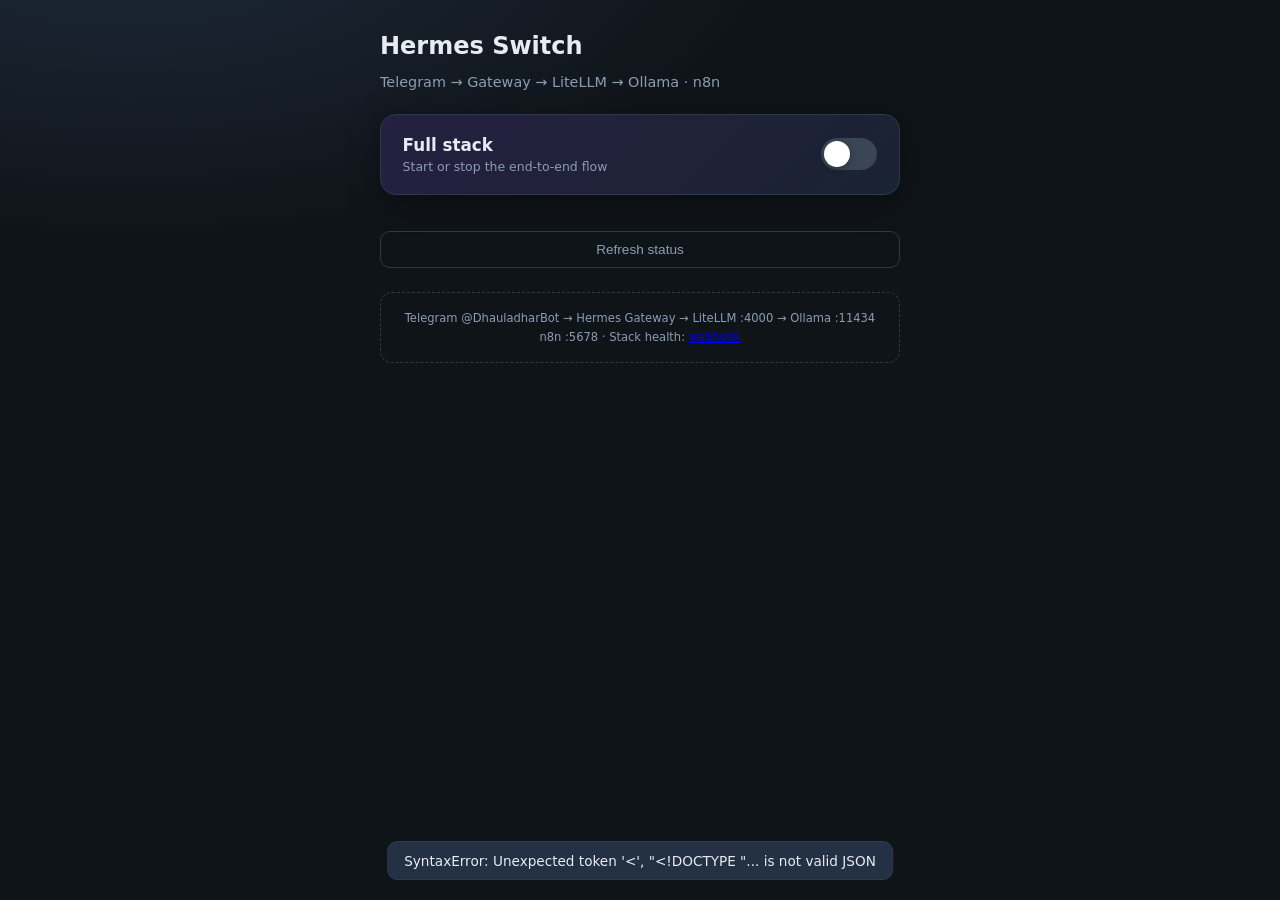
==== Hermes_Switch/index.html @ c3181aa4 "Document Hermes stack ops and add local control-plane tooling. Centralize n8n LiteLLM routing docs, " ====
<!DOCTYPE html>
<html lang="en">
<head>
  <meta charset="utf-8" />
  <meta name="viewport" content="width=device-width, initial-scale=1" />
  <title>Hermes Switch</title>
  <style>
    :root {
      --bg: #0f1419;
      --card: #1a2332;
      --border: #2d3a4d;
      --text: #e7ecf3;
      --muted: #8b9cb3;
      --green: #3dd68c;
      --red: #f07178;
      --accent: #6cb6ff;
      --master: #7c6cff;
    }
    * { box-sizing: border-box; }
    body {
      margin: 0;
      min-height: 100vh;
      font-family: "SF Pro Text", system-ui, -apple-system, sans-serif;
      background: radial-gradient(1200px 600px at 10% -10%, #1e2a3a 0%, var(--bg) 55%);
      color: var(--text);
      padding: 2rem 1rem 3rem;
    }
    .wrap { max-width: 520px; margin: 0 auto; }
    h1 { font-size: 1.5rem; font-weight: 650; margin: 0 0 0.25rem; }
    .sub { color: var(--muted); font-size: 0.9rem; margin-bottom: 1.5rem; }
    .master {
      background: linear-gradient(135deg, #252040 0%, var(--card) 100%);
      border: 1px solid var(--border);
      border-radius: 16px;
      padding: 1.25rem 1.35rem;
      display: flex;
      align-items: center;
      justify-content: space-between;
      gap: 1rem;
      margin-bottom: 1.25rem;
      box-shadow: 0 8px 32px rgba(0,0,0,.35);
    }
    .master-label { font-weight: 600; font-size: 1.05rem; }
    .master-hint { font-size: 0.78rem; color: var(--muted); margin-top: 0.2rem; }
    .switch {
      position: relative;
      width: 56px;
      height: 32px;
      flex-shrink: 0;
    }
    .switch input { opacity: 0; width: 0; height: 0; }
    .slider {
      position: absolute;
      inset: 0;
      background: #3a4556;
      border-radius: 32px;
      cursor: pointer;
      transition: background 0.25s;
    }
    .slider::before {
      content: "";
      position: absolute;
      height: 26px;
      width: 26px;
      left: 3px;
      bottom: 3px;
      background: #fff;
      border-radius: 50%;
      transition: transform 0.25s;
      box-shadow: 0 2px 6px rgba(0,0,0,.3);
    }
    input:checked + .slider { background: var(--green); }
    input:checked + .slider.master-on { background: var(--master); }
    input:disabled + .slider { opacity: 0.45; cursor: wait; }
    input:checked + .slider::before { transform: translateX(24px); }
    .services { display: flex; flex-direction: column; gap: 0.65rem; }
    .row {
      background: var(--card);
      border: 1px solid var(--border);
      border-radius: 12px;
      padding: 0.85rem 1rem;
      display: flex;
      align-items: center;
      gap: 0.75rem;
    }
    .dot {
      width: 10px;
      height: 10px;
      border-radius: 50%;
      background: var(--red);
      flex-shrink: 0;
      box-shadow: 0 0 8px rgba(240,113,120,.4);
    }
    .dot.on {
      background: var(--green);
      box-shadow: 0 0 8px rgba(61,214,140,.45);
    }
    .info { flex: 1; min-width: 0; }
    .name { font-weight: 600; font-size: 0.95rem; }
    .meta { font-size: 0.75rem; color: var(--muted); margin-top: 0.15rem; }
    .meta a { color: var(--accent); text-decoration: none; }
    .meta a:hover { text-decoration: underline; }
    .toast {
      position: fixed;
      bottom: 1.25rem;
      left: 50%;
      transform: translateX(-50%);
      background: #243044;
      border: 1px solid var(--border);
      padding: 0.65rem 1rem;
      border-radius: 10px;
      font-size: 0.85rem;
      opacity: 0;
      pointer-events: none;
      transition: opacity 0.2s;
      max-width: 90vw;
      text-align: center;
    }
    .toast.show { opacity: 1; }
    .flow {
      margin-top: 1.5rem;
      padding: 1rem;
      border-radius: 12px;
      border: 1px dashed var(--border);
      font-size: 0.72rem;
      color: var(--muted);
      line-height: 1.6;
      text-align: center;
    }
    .refresh {
      margin-top: 1rem;
      width: 100%;
      padding: 0.65rem;
      border-radius: 10px;
      border: 1px solid var(--border);
      background: transparent;
      color: var(--muted);
      cursor: pointer;
      font-size: 0.85rem;
    }
    .refresh:hover { border-color: var(--accent); color: var(--text); }
  </style>
</head>
<body>
  <div class="wrap">
    <h1>Hermes Switch</h1>
    <p class="sub">Telegram → Gateway → LiteLLM → Ollama · n8n</p>

    <div class="master">
      <div>
        <div class="master-label">Full stack</div>
        <div class="master-hint" id="masterHint">Start or stop the end-to-end flow</div>
      </div>
      <label class="switch" title="Master switch">
        <input type="checkbox" id="masterSwitch" />
        <span class="slider master-on"></span>
      </label>
    </div>

    <div class="services" id="services"></div>

    <button class="refresh" id="refreshBtn">Refresh status</button>

    <div class="flow">
      Telegram @DhauladharBot → Hermes Gateway → LiteLLM :4000 → Ollama :11434<br />
      n8n :5678 · Stack health: <a href="http://127.0.0.1:5678/webhook/stack-health" target="_blank">webhook</a>
    </div>
  </div>
  <div class="toast" id="toast"></div>

  <script>
    const ORDER = ["ollama", "postgres", "litellm", "gateway", "n8n"];
    const CORE = ["litellm", "gateway"];
    let busy = false;
    let services = [];

    const toast = (msg) => {
      const el = document.getElementById("toast");
      el.textContent = msg;
      el.classList.add("show");
      setTimeout(() => el.classList.remove("show"), 2800);
    };

    const setBusy = (v) => {
      busy = v;
      document.querySelectorAll("input[type=checkbox]").forEach((i) => (i.disabled = v));
      document.getElementById("refreshBtn").disabled = v;
    };

    async function fetchStatus() {
      const r = await fetch("/api/status");
      const j = await r.json();
      if (!j.ok) throw new Error(j.error || "status failed");
      services = j.services.sort((a, b) => ORDER.indexOf(a.name) - ORDER.indexOf(b.name));
      render();
    }

    function render() {
      const box = document.getElementById("services");
      box.innerHTML = services.map((s) => {
        const link = s.url ? `<a href="${s.url}" target="_blank">:${s.port || ""} open</a>` : (s.port ? `:${s.port}` : s.detail);
        return `
          <div class="row" data-name="${s.name}">
            <div class="dot ${s.running ? "on" : ""}"></div>
            <div class="info">
              <div class="name">${s.title || s.name}</div>
              <div class="meta">${s.subtitle || ""} · ${link}</div>
            </div>
            <label class="switch">
              <input type="checkbox" data-svc="${s.name}" ${s.running ? "checked" : ""} />
              <span class="slider"></span>
            </label>
          </div>`;
      }).join("");

      box.querySelectorAll("input[data-svc]").forEach((inp) => {
        inp.addEventListener("change", (e) => onToggle(e.target.dataset.svc, e.target.checked, e.target));
      });

      const coreUp = CORE.every((n) => services.find((s) => s.name === n)?.running);
      const master = document.getElementById("masterSwitch");
      master.checked = coreUp;
      document.getElementById("masterHint").textContent = coreUp
        ? "Core flow is running"
        : "Core flow is stopped or starting…";
    }

    async function action(act, service) {
      setBusy(true);
      toast(`${act} ${service}…`);
      try {
        const r = await fetch("/api/action", {
          method: "POST",
          headers: { "Content-Type": "application/json" },
          body: JSON.stringify({ action: act, service }),
        });
        const j = await r.json();
        services = j.services || services;
        render();
        if (!j.ok) toast(j.output || "Action failed");
        else toast(`${service} ${act} done`);
        setTimeout(fetchStatus, 2500);
      } catch (e) {
        toast(String(e));
      } finally {
        setBusy(false);
      }
    }

    async function onToggle(name, wantOn, input) {
      if (busy) return;
      const act = wantOn ? "start" : "stop";
      await action(act, name);
    }

    document.getElementById("masterSwitch").addEventListener("change", async (e) => {
      if (busy) return;
      const on = e.target.checked;
      await action(on ? "start" : "stop", "all");
    });

    document.getElementById("refreshBtn").addEventListener("click", () => {
      if (!busy) fetchStatus().catch((e) => toast(String(e)));
    });

    fetchStatus().catch((e) => toast(String(e)));
    setInterval(() => { if (!busy) fetchStatus().catch(() => {}); }, 8000);
  </script>
</body>
</html>
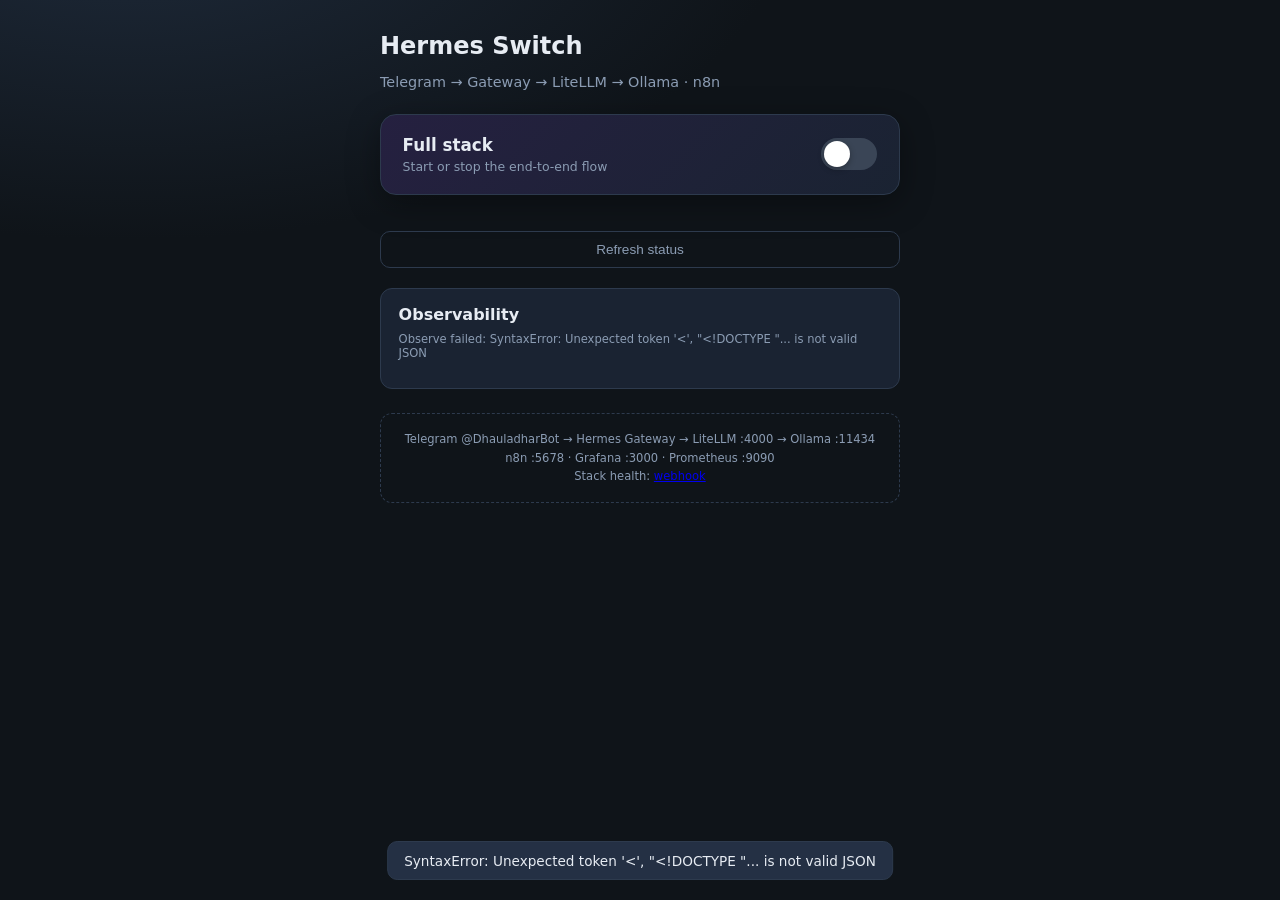
==== commit a3dd80be: "Add Hermes observability stack with LLM latency metrics and Ollama inference proxy. Prometheus/Grafa" ====
--- a/Hermes_Switch/index.html
+++ b/Hermes_Switch/index.html
@@ -139,6 +139,48 @@
       font-size: 0.85rem;
     }
     .refresh:hover { border-color: var(--accent); color: var(--text); }
+    .observe {
+      margin-top: 1.25rem;
+      background: var(--card);
+      border: 1px solid var(--border);
+      border-radius: 12px;
+      padding: 1rem 1.1rem;
+    }
+    .observe h2 {
+      margin: 0 0 0.5rem;
+      font-size: 1rem;
+      font-weight: 650;
+    }
+    .observe-meta { font-size: 0.72rem; color: var(--muted); margin-bottom: 0.75rem; }
+    .issue {
+      background: rgba(240,113,120,.12);
+      border: 1px solid rgba(240,113,120,.35);
+      color: #ffb4b8;
+      border-radius: 8px;
+      padding: 0.45rem 0.6rem;
+      font-size: 0.78rem;
+      margin-bottom: 0.45rem;
+    }
+    .ok-banner {
+      background: rgba(61,214,140,.1);
+      border: 1px solid rgba(61,214,140,.35);
+      color: var(--green);
+      border-radius: 8px;
+      padding: 0.45rem 0.6rem;
+      font-size: 0.78rem;
+      margin-bottom: 0.45rem;
+    }
+    .vram-line { font-size: 0.82rem; margin-bottom: 0.65rem; }
+    .route-list { list-style: none; padding: 0; margin: 0; }
+    .route-list li {
+      font-size: 0.75rem;
+      color: var(--muted);
+      padding: 0.35rem 0;
+      border-top: 1px solid var(--border);
+      line-height: 1.45;
+    }
+    .route-list li:first-child { border-top: none; padding-top: 0; }
+    .route-list strong { color: var(--text); font-weight: 600; }
   </style>
 </head>
 <body>
@@ -161,15 +203,24 @@
 
     <button class="refresh" id="refreshBtn">Refresh status</button>
 
+    <section class="observe" id="observePanel">
+      <h2>Observability</h2>
+      <div class="observe-meta" id="observeMeta">Loading stack snapshot…</div>
+      <div id="observeIssues"></div>
+      <div class="vram-line" id="observeVram"></div>
+      <ul class="route-list" id="observeRoutes"></ul>
+    </section>
+
     <div class="flow">
       Telegram @DhauladharBot → Hermes Gateway → LiteLLM :4000 → Ollama :11434<br />
-      n8n :5678 · Stack health: <a href="http://127.0.0.1:5678/webhook/stack-health" target="_blank">webhook</a>
+      n8n :5678 · Grafana :3000 · Prometheus :9090<br />
+      Stack health: <a href="http://127.0.0.1:5678/webhook/stack-health" target="_blank">webhook</a>
     </div>
   </div>
   <div class="toast" id="toast"></div>
 
   <script>
-    const ORDER = ["ollama", "postgres", "litellm", "gateway", "n8n"];
+    const ORDER = ["ollama", "ollama_inference_proxy", "postgres", "litellm", "router", "gateway", "n8n", "prometheus", "grafana", "ollama_exporter"];
     const CORE = ["litellm", "gateway"];
     let busy = false;
     let services = [];
@@ -193,6 +244,48 @@
       if (!j.ok) throw new Error(j.error || "status failed");
       services = j.services.sort((a, b) => ORDER.indexOf(a.name) - ORDER.indexOf(b.name));
       render();
+    }
+
+    function renderObserve(j) {
+      const meta = document.getElementById("observeMeta");
+      const issuesEl = document.getElementById("observeIssues");
+      const vramEl = document.getElementById("observeVram");
+      const routesEl = document.getElementById("observeRoutes");
+
+      meta.textContent = j.timestamp
+        ? `Snapshot ${new Date(j.timestamp).toLocaleString()} · ${j.ok ? "healthy" : "issues detected"}`
+        : "No snapshot";
+
+      if (j.ok) {
+        issuesEl.innerHTML = '<div class="ok-banner">Stack OK — no open issues</div>';
+      } else {
+        issuesEl.innerHTML = (j.issues || []).map((i) => `<div class="issue">${i}</div>`).join("")
+          || '<div class="issue">Unknown issue</div>';
+      }
+
+      const vram = j.vram || {};
+      const models = (vram.models || []).map((m) => `${m.name} (${m.vram_gb} GB)`).join(", ");
+      vramEl.textContent = vram.ok
+        ? `VRAM: ${vram.models_loaded} model(s), ${vram.total_vram_gb} GB${models ? " — " + models : ""}`
+        : `VRAM: unavailable (${vram.error || "Ollama down"})`;
+
+      const routes = (j.explainability?.recent_router_decisions || []).slice(-3);
+      routesEl.innerHTML = routes.length
+        ? routes.map((r) =>
+            `<li><strong>${r.routed_model || r.out_model}</strong> ← ${r.requested_model || r.in_model || "?"} · ${r.reason} · ${r.latency_ms}ms</li>`
+          ).join("")
+        : "<li>No recent router decisions</li>";
+    }
+
+    async function fetchObserve() {
+      try {
+        const r = await fetch("/api/observe");
+        const j = await r.json();
+        if (!j.ok && j.error) throw new Error(j.error);
+        renderObserve(j);
+      } catch (e) {
+        document.getElementById("observeMeta").textContent = `Observe failed: ${e}`;
+      }
     }
 
     function render() {
@@ -260,11 +353,20 @@
     });
 
     document.getElementById("refreshBtn").addEventListener("click", () => {
-      if (!busy) fetchStatus().catch((e) => toast(String(e)));
+      if (!busy) {
+        fetchStatus().catch((e) => toast(String(e)));
+        fetchObserve();
+      }
     });
 
     fetchStatus().catch((e) => toast(String(e)));
-    setInterval(() => { if (!busy) fetchStatus().catch(() => {}); }, 8000);
+    fetchObserve();
+    setInterval(() => {
+      if (!busy) {
+        fetchStatus().catch(() => {});
+        fetchObserve();
+      }
+    }, 8000);
   </script>
 </body>
 </html>
